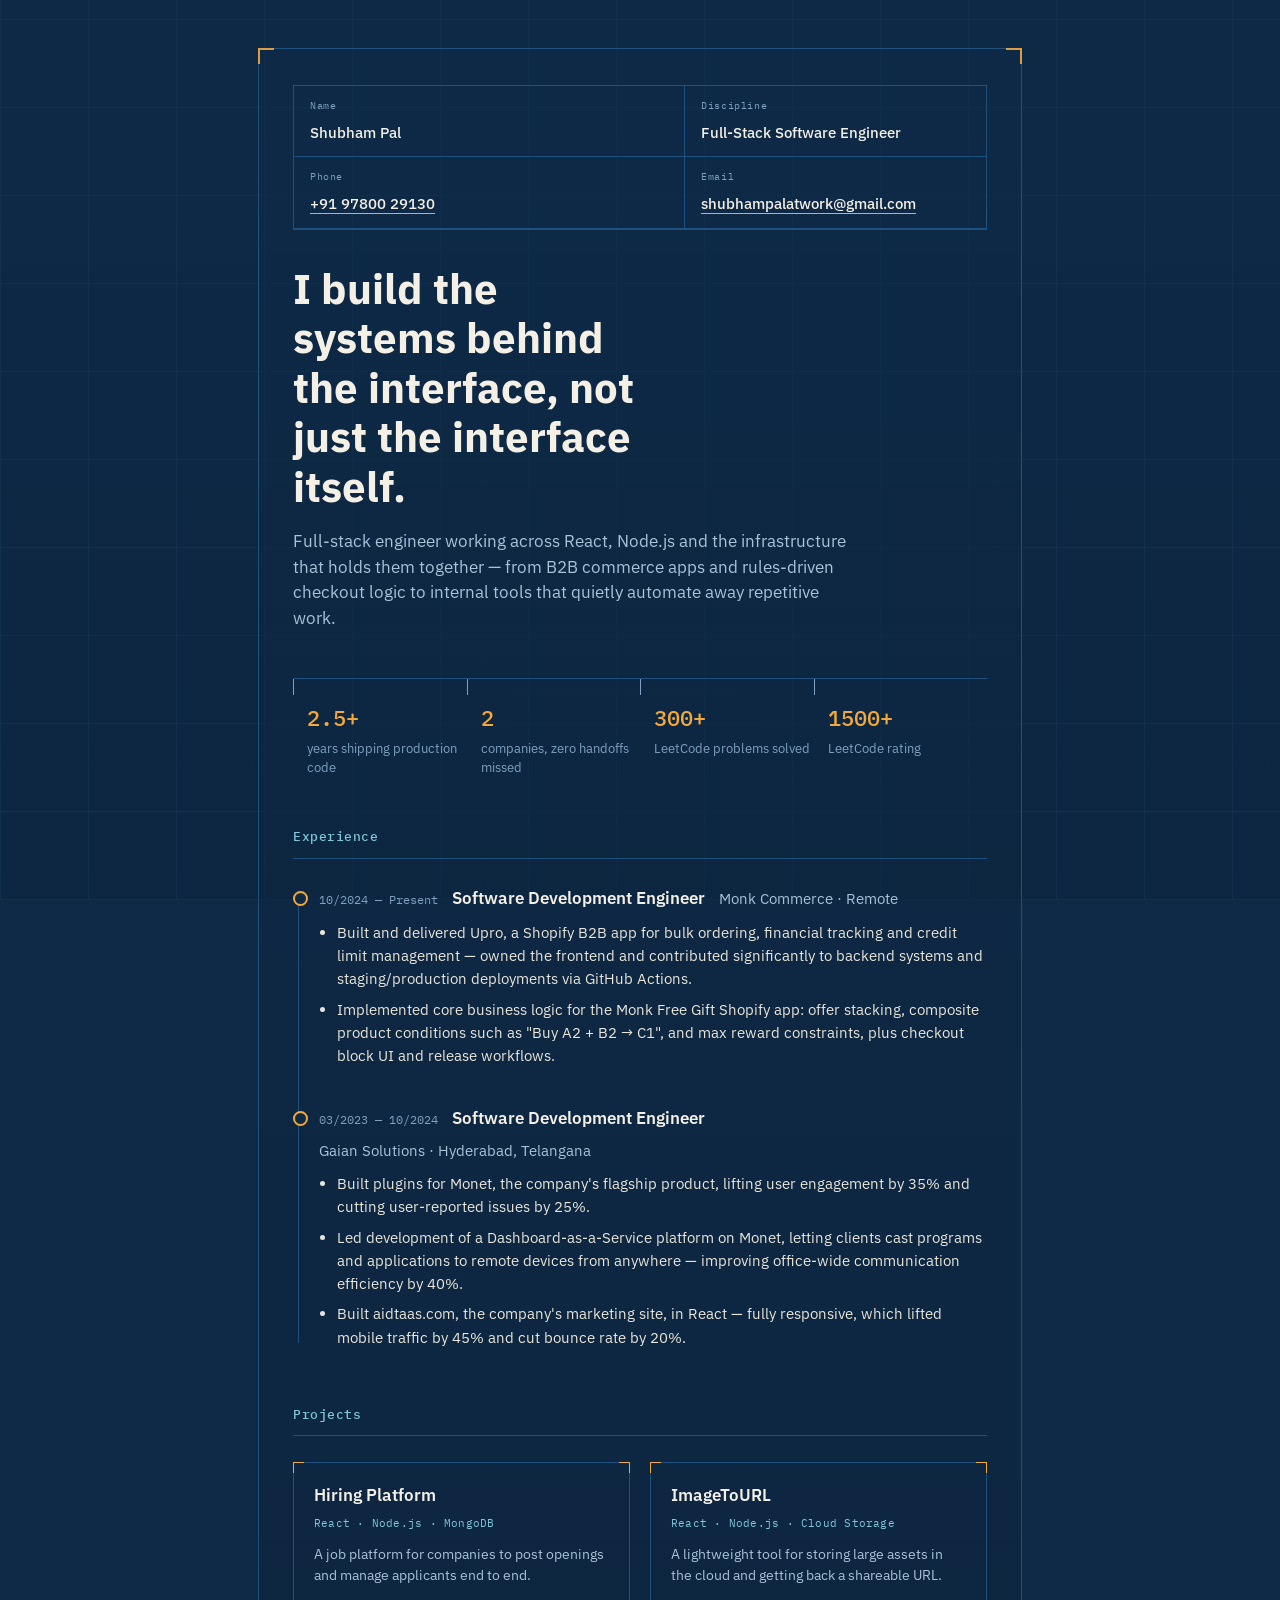
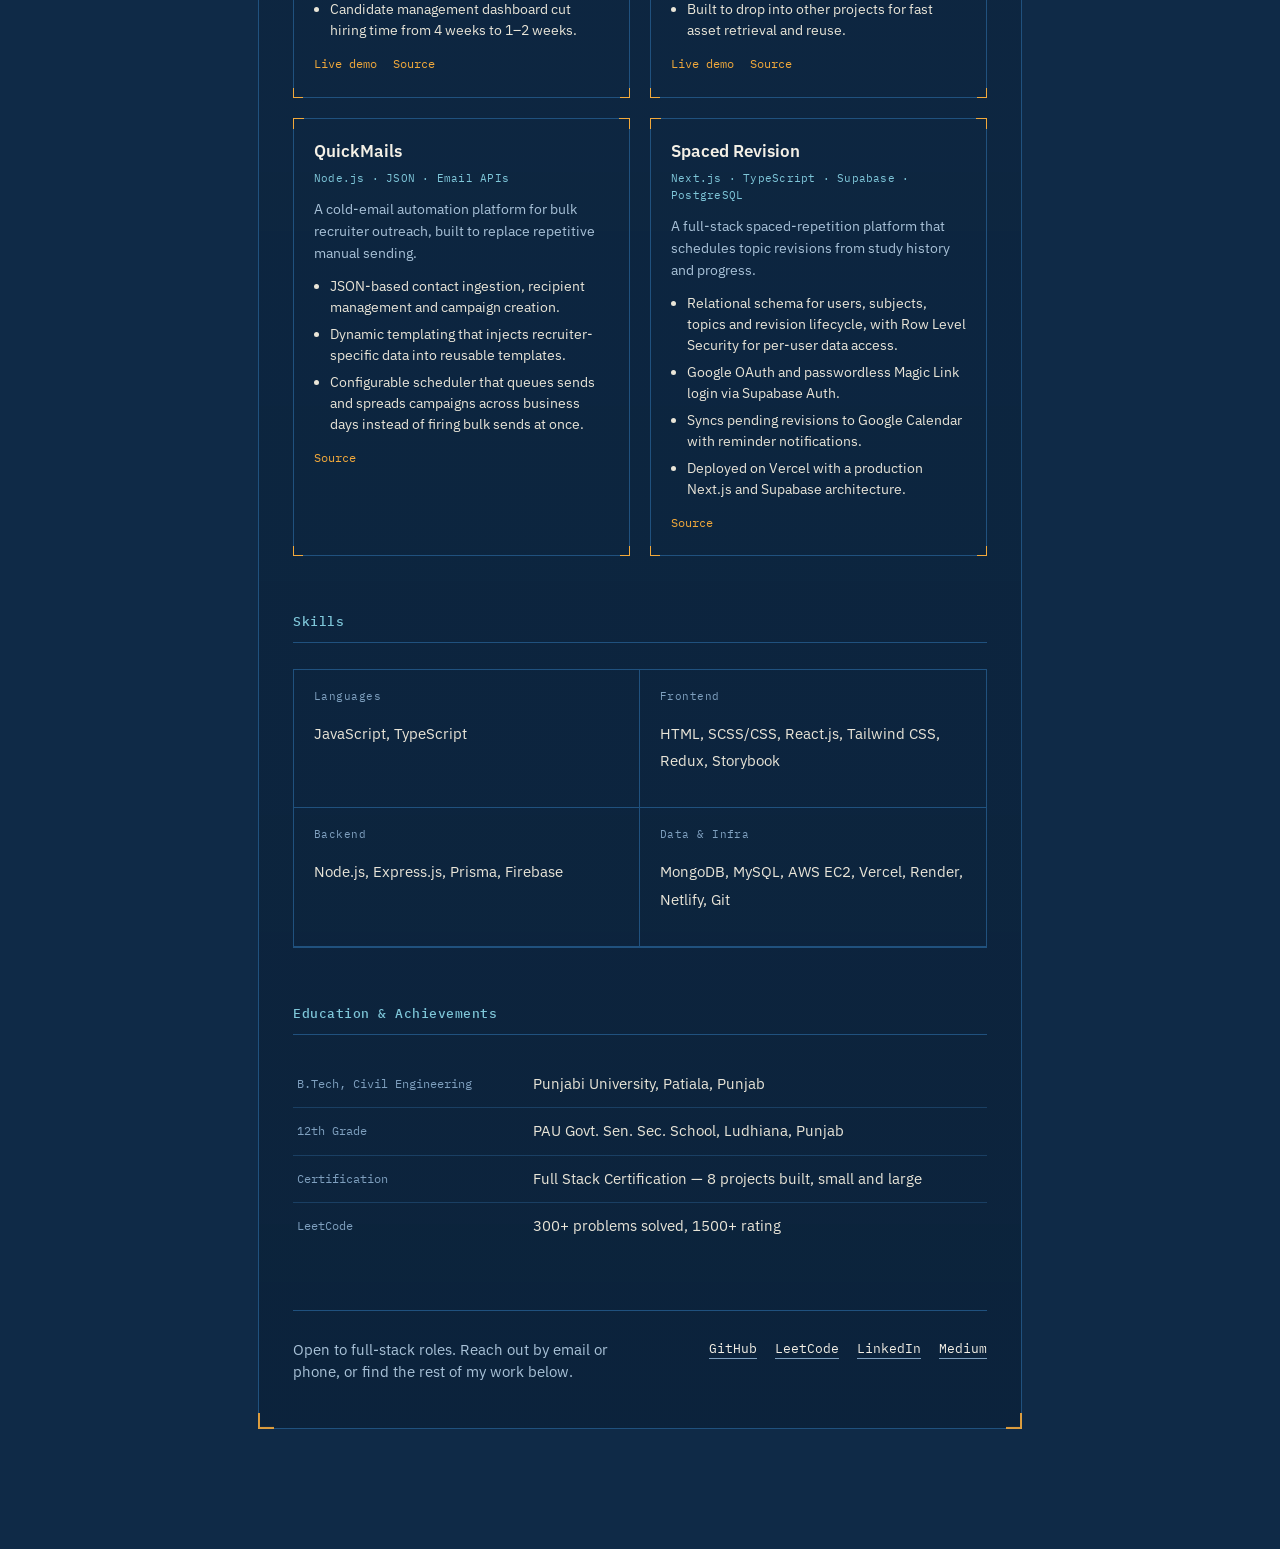
==== index.html @ da4201d1 "Create index.html" ====
<!DOCTYPE html>
<html lang="en">
<head>
<meta charset="UTF-8">
<meta name="viewport" content="width=device-width, initial-scale=1.0">
<title>Shubham Pal — Full-Stack Engineer</title>
<meta name="description" content="Shubham Pal, full-stack software engineer. Experience, projects, and skills.">
<link rel="preconnect" href="https://fonts.googleapis.com">
<link rel="preconnect" href="https://fonts.gstatic.com" crossorigin>
<link href="https://fonts.googleapis.com/css2?family=IBM+Plex+Mono:wght@400;500;600&family=IBM+Plex+Sans:wght@400;500;600;700&display=swap" rel="stylesheet">
<style>
  :root{
    --bg:#0f2a47;
    --bg-deep:#0b2138;
    --line:#20517e;
    --line-soft:#1a3f63;
    --paper:#f4f0e6;
    --ink:#e9e5d8;
    --ink-dim:#a9c2d8;
    --muted:#7fa0bf;
    --amber:#f2a93b;
    --cyan:#7fc7d9;
    --radius:2px;
    --mono:'IBM Plex Mono', ui-monospace, monospace;
    --sans:'IBM Plex Sans', system-ui, sans-serif;
  }

  *{box-sizing:border-box;}
  html{scroll-behavior:smooth;}
  body{
    margin:0;
    background:var(--bg);
    color:var(--ink);
    font-family:var(--sans);
    line-height:1.55;
    -webkit-font-smoothing:antialiased;
  }
  @media (prefers-reduced-motion:reduce){
    html{scroll-behavior:auto;}
    *{animation-duration:0.001ms !important; transition-duration:0.001ms !important;}
  }

  .grid-bg{
    position:fixed; inset:0; z-index:0; pointer-events:none;
    background-image:
      repeating-linear-gradient(0deg, var(--line-soft) 0 1px, transparent 1px 88px),
      repeating-linear-gradient(90deg, var(--line-soft) 0 1px, transparent 1px 88px);
    opacity:0.35;
    background-color:var(--bg-deep);
    background-image:
      repeating-linear-gradient(0deg, var(--line-soft) 0 1px, transparent 1px 88px),
      repeating-linear-gradient(90deg, var(--line-soft) 0 1px, transparent 1px 88px),
      linear-gradient(180deg, var(--bg) 0%, var(--bg-deep) 100%);
  }

  .sheet{
    position:relative; z-index:1;
    max-width:820px;
    margin:48px auto 120px;
    padding:0 28px;
  }

  .frame{
    position:relative;
    border:1px solid var(--line);
    padding:36px 34px 44px;
    background:linear-gradient(180deg, rgba(15,42,71,0.55), rgba(11,33,56,0.75));
  }
  .corner{position:absolute; width:16px; height:16px; opacity:0.9;}
  .corner::before,.corner::after{content:"";position:absolute;background:var(--amber);}
  .corner-tl{top:-1px; left:-1px;}
  .corner-tr{top:-1px; right:-1px; transform:scaleX(-1);}
  .corner-bl{bottom:-1px; left:-1px; transform:scaleY(-1);}
  .corner-br{bottom:-1px; right:-1px; transform:scale(-1,-1);}
  .corner::before{width:16px; height:2px; top:0; left:0;}
  .corner::after{width:2px; height:16px; top:0; left:0;}
  .corner{
    stroke-dasharray: 32;
    animation: draw-corner 900ms ease-out forwards;
  }
  @keyframes draw-corner{ from{opacity:0;} to{opacity:0.9;} }

  /* Title block */
  .titleblock{
    display:grid;
    grid-template-columns:1.3fr 1fr;
    gap:0;
    border:1px solid var(--line);
    margin-bottom:34px;
  }
  .tb-cell{
    padding:12px 16px;
    border-right:1px solid var(--line);
    border-bottom:1px solid var(--line);
  }
  .titleblock .tb-cell:nth-child(2n){border-right:none;}
  .tb-label{
    display:block; font-family:var(--mono); font-size:10px;
    letter-spacing:0.06em; color:var(--muted); margin-bottom:6px;
  }
  .tb-value{font-size:15px; color:var(--paper); font-weight:500;}
  .tb-value a{color:var(--paper); text-decoration:none; border-bottom:1px solid var(--amber);}
  .tb-value a:hover{color:var(--amber);}

  .hero{margin:8px 0 46px;}
  .hero h1{
    font-family:var(--sans);
    font-weight:700;
    font-size:clamp(28px, 4.6vw, 42px);
    line-height:1.18;
    color:var(--paper);
    margin:0 0 18px;
    max-width:15ch;
  }
  .hero p{
    font-size:16.5px; color:var(--ink-dim); max-width:56ch; margin:0;
  }

  /* dimension stat strip */
  .dim-strip{
    position:relative;
    display:flex;
    justify-content:space-between;
    margin:46px 0 50px;
    padding-top:22px;
    border-top:1px solid var(--line);
  }
  .dim-strip::before{
    content:"";
    position:absolute; top:-1px; left:0; right:0; height:1px;
  }
  .dim-tick{position:relative; padding-left:14px; flex:1;}
  .dim-tick::before{
    content:""; position:absolute; left:0; top:-22px; width:1px; height:16px;
    background:var(--muted);
  }
  .dim-num{
    display:block; font-family:var(--mono); font-size:22px; color:var(--amber); font-weight:500;
  }
  .dim-label{
    display:block; font-size:12.5px; color:var(--muted); margin-top:4px;
  }

  h2.section-title{
    font-family:var(--mono);
    font-size:13px;
    letter-spacing:0.04em;
    color:var(--cyan);
    font-weight:500;
    margin:0 0 26px;
    padding-bottom:10px;
    border-bottom:1px solid var(--line);
  }
  section{margin-bottom:56px;}

  /* experience — build log */
  .log{position:relative; padding-left:26px;}
  .log::before{
    content:""; position:absolute; left:5px; top:6px; bottom:6px; width:1px;
    background:var(--line);
  }
  .log-entry{position:relative; margin-bottom:38px;}
  .log-entry:last-child{margin-bottom:0;}
  .log-entry::before{
    content:""; position:absolute; left:-26px; top:6px; width:11px; height:11px;
    background:var(--bg); border:2px solid var(--amber); border-radius:50%;
  }
  .log-meta{
    display:flex; flex-wrap:wrap; gap:8px 14px; align-items:baseline; margin-bottom:6px;
  }
  .log-date{font-family:var(--mono); font-size:12px; color:var(--muted);}
  .log-role{font-size:17px; color:var(--paper); font-weight:600;}
  .log-org{font-size:14.5px; color:var(--ink-dim);}
  .log ul{margin:10px 0 0; padding-left:18px;}
  .log li{margin-bottom:7px; font-size:15px; color:var(--ink);}

  /* projects — spec sheets */
  .spec-grid{display:grid; grid-template-columns:1fr 1fr; gap:20px;}
  .spec{
    position:relative;
    border:1px solid var(--line);
    padding:20px 20px 22px;
  }
  .spec::before,.spec::after,
  .spec .sc-b,.spec .sc-c{
    content:""; position:absolute; width:10px; height:10px;
  }
  .spec::before{top:-1px; left:-1px; border-top:1px solid var(--amber); border-left:1px solid var(--amber);}
  .spec::after{top:-1px; right:-1px; border-top:1px solid var(--amber); border-right:1px solid var(--amber);}
  .spec .sc-b{bottom:-1px; left:-1px; border-bottom:1px solid var(--amber); border-left:1px solid var(--amber);}
  .spec .sc-c{bottom:-1px; right:-1px; border-bottom:1px solid var(--amber); border-right:1px solid var(--amber);}
  .spec-name{font-size:16.5px; color:var(--paper); font-weight:600; margin:0 0 6px;}
  .spec-stack{
    font-family:var(--mono); font-size:11px; color:var(--cyan); margin:0 0 12px;
    letter-spacing:0.02em;
  }
  .spec p.spec-desc{font-size:14px; color:var(--ink-dim); margin:0 0 12px;}
  .spec ul{margin:0 0 14px; padding-left:16px;}
  .spec li{font-size:13.5px; color:var(--ink); margin-bottom:6px;}
  .spec-links{display:flex; gap:16px; font-family:var(--mono); font-size:12px;}
  .spec-links a{color:var(--amber); text-decoration:none; border-bottom:1px solid transparent;}
  .spec-links a:hover{border-bottom-color:var(--amber);}

  /* skills — schematic legend */
  .legend{
    display:grid;
    grid-template-columns:repeat(2, 1fr);
    border:1px solid var(--line);
  }
  .legend-cell{
    padding:18px 20px;
    border-right:1px solid var(--line);
    border-bottom:1px solid var(--line);
  }
  .legend-cell:nth-child(2n){border-right:none;}
  .legend-title{
    font-family:var(--mono); font-size:11px; color:var(--muted);
    letter-spacing:0.04em; margin:0 0 10px;
  }
  .legend-items{font-size:14.5px; color:var(--ink); line-height:1.9;}

  /* education */
  .edu-table{width:100%; border-collapse:collapse; font-size:14.5px;}
  .edu-table tr{border-bottom:1px solid var(--line-soft);}
  .edu-table tr:last-child{border-bottom:none;}
  .edu-table td{padding:12px 4px; color:var(--ink);}
  .edu-table td:first-child{color:var(--muted); font-family:var(--mono); font-size:12px; width:34%;}

  footer{
    margin-top:60px; padding-top:28px; border-top:1px solid var(--line);
    display:flex; flex-wrap:wrap; justify-content:space-between; gap:18px;
  }
  footer p{margin:0; font-size:14.5px; color:var(--ink-dim); max-width:40ch;}
  .foot-links{display:flex; gap:18px; flex-wrap:wrap; align-content:flex-start;}
  .foot-links a{
    font-family:var(--mono); font-size:12.5px; color:var(--paper);
    text-decoration:none; border-bottom:1px solid var(--muted);
  }
  .foot-links a:hover{color:var(--amber); border-bottom-color:var(--amber);}

  @media (max-width:640px){
    .sheet{margin:24px auto 80px; padding:0 14px;}
    .frame{padding:26px 18px 32px;}
    .titleblock{grid-template-columns:1fr;}
    .titleblock .tb-cell{border-right:none;}
    .dim-strip{flex-wrap:wrap; row-gap:24px;}
    .dim-tick{flex:0 0 45%;}
    .spec-grid{grid-template-columns:1fr;}
    .legend{grid-template-columns:1fr;}
    .legend-cell{border-right:none;}
  }
</style>
</head>
<body>
<div class="grid-bg" aria-hidden="true"></div>

<div class="sheet">
  <div class="frame">
    <span class="corner corner-tl"></span>
    <span class="corner corner-tr"></span>
    <span class="corner corner-bl"></span>
    <span class="corner corner-br"></span>

    <div class="titleblock">
      <div class="tb-cell">
        <span class="tb-label">Name</span>
        <span class="tb-value">Shubham Pal</span>
      </div>
      <div class="tb-cell">
        <span class="tb-label">Discipline</span>
        <span class="tb-value">Full-Stack Software Engineer</span>
      </div>
      <div class="tb-cell">
        <span class="tb-label">Phone</span>
        <span class="tb-value"><a href="tel:+919780029130">+91 97800 29130</a></span>
      </div>
      <div class="tb-cell">
        <span class="tb-label">Email</span>
        <span class="tb-value"><a href="mailto:shubhampalatwork@gmail.com">shubhampalatwork@gmail.com</a></span>
      </div>
    </div>

    <div class="hero">
      <h1>I build the systems behind the interface, not just the interface itself.</h1>
      <p>Full-stack engineer working across React, Node.js and the infrastructure that
      holds them together — from B2B commerce apps and rules-driven checkout logic
      to internal tools that quietly automate away repetitive work.</p>
    </div>

    <div class="dim-strip">
      <div class="dim-tick"><span class="dim-num">2.5+</span><span class="dim-label">years shipping production code</span></div>
      <div class="dim-tick"><span class="dim-num">2</span><span class="dim-label">companies, zero handoffs missed</span></div>
      <div class="dim-tick"><span class="dim-num">300+</span><span class="dim-label">LeetCode problems solved</span></div>
      <div class="dim-tick"><span class="dim-num">1500+</span><span class="dim-label">LeetCode rating</span></div>
    </div>

    <section id="experience">
      <h2 class="section-title">Experience</h2>
      <div class="log">

        <div class="log-entry">
          <div class="log-meta">
            <span class="log-date">10/2024 — Present</span>
            <span class="log-role">Software Development Engineer</span>
            <span class="log-org">Monk Commerce · Remote</span>
          </div>
          <ul>
            <li>Built and delivered Upro, a Shopify B2B app for bulk ordering, financial
            tracking and credit limit management — owned the frontend and contributed
            significantly to backend systems and staging/production deployments via
            GitHub Actions.</li>
            <li>Implemented core business logic for the Monk Free Gift Shopify app:
            offer stacking, composite product conditions such as "Buy A2 + B2 → C1",
            and max reward constraints, plus checkout block UI and release workflows.</li>
          </ul>
        </div>

        <div class="log-entry">
          <div class="log-meta">
            <span class="log-date">03/2023 — 10/2024</span>
            <span class="log-role">Software Development Engineer</span>
            <span class="log-org">Gaian Solutions · Hyderabad, Telangana</span>
          </div>
          <ul>
            <li>Built plugins for Monet, the company's flagship product, lifting user
            engagement by 35% and cutting user-reported issues by 25%.</li>
            <li>Led development of a Dashboard-as-a-Service platform on Monet, letting
            clients cast programs and applications to remote devices from anywhere —
            improving office-wide communication efficiency by 40%.</li>
            <li>Built aidtaas.com, the company's marketing site, in React — fully
            responsive, which lifted mobile traffic by 45% and cut bounce rate by 20%.</li>
          </ul>
        </div>

      </div>
    </section>

    <section id="projects">
      <h2 class="section-title">Projects</h2>
      <div class="spec-grid">

        <div class="spec">
          <span class="sc-b"></span><span class="sc-c"></span>
          <p class="spec-name">Hiring Platform</p>
          <p class="spec-stack">React · Node.js · MongoDB</p>
          <p class="spec-desc">A job platform for companies to post openings and manage
          applicants end to end.</p>
          <ul>
            <li>Candidate management dashboard cut hiring time from 4 weeks to 1–2 weeks.</li>
          </ul>
          <div class="spec-links">
            <a href="#">Live demo</a>
            <a href="#">Source</a>
          </div>
        </div>

        <div class="spec">
          <span class="sc-b"></span><span class="sc-c"></span>
          <p class="spec-name">ImageToURL</p>
          <p class="spec-stack">React · Node.js · Cloud Storage</p>
          <p class="spec-desc">A lightweight tool for storing large assets in the cloud
          and getting back a shareable URL.</p>
          <ul>
            <li>Built to drop into other projects for fast asset retrieval and reuse.</li>
          </ul>
          <div class="spec-links">
            <a href="#">Live demo</a>
            <a href="#">Source</a>
          </div>
        </div>

        <div class="spec">
          <span class="sc-b"></span><span class="sc-c"></span>
          <p class="spec-name">QuickMails</p>
          <p class="spec-stack">Node.js · JSON · Email APIs</p>
          <p class="spec-desc">A cold-email automation platform for bulk recruiter
          outreach, built to replace repetitive manual sending.</p>
          <ul>
            <li>JSON-based contact ingestion, recipient management and campaign creation.</li>
            <li>Dynamic templating that injects recruiter-specific data into reusable templates.</li>
            <li>Configurable scheduler that queues sends and spreads campaigns across
            business days instead of firing bulk sends at once.</li>
          </ul>
          <div class="spec-links">
            <a href="https://github.com/beincharacter/quickmails">Source</a>
          </div>
        </div>

        <div class="spec">
          <span class="sc-b"></span><span class="sc-c"></span>
          <p class="spec-name">Spaced Revision</p>
          <p class="spec-stack">Next.js · TypeScript · Supabase · PostgreSQL</p>
          <p class="spec-desc">A full-stack spaced-repetition platform that schedules
          topic revisions from study history and progress.</p>
          <ul>
            <li>Relational schema for users, subjects, topics and revision lifecycle,
            with Row Level Security for per-user data access.</li>
            <li>Google OAuth and passwordless Magic Link login via Supabase Auth.</li>
            <li>Syncs pending revisions to Google Calendar with reminder notifications.</li>
            <li>Deployed on Vercel with a production Next.js and Supabase architecture.</li>
          </ul>
          <div class="spec-links">
            <a href="https://github.com/beincharacter/spaced-revision">Source</a>
          </div>
        </div>

      </div>
    </section>

    <section id="skills">
      <h2 class="section-title">Skills</h2>
      <div class="legend">
        <div class="legend-cell">
          <p class="legend-title">Languages</p>
          <p class="legend-items">JavaScript, TypeScript</p>
        </div>
        <div class="legend-cell">
          <p class="legend-title">Frontend</p>
          <p class="legend-items">HTML, SCSS/CSS, React.js, Tailwind CSS, Redux, Storybook</p>
        </div>
        <div class="legend-cell">
          <p class="legend-title">Backend</p>
          <p class="legend-items">Node.js, Express.js, Prisma, Firebase</p>
        </div>
        <div class="legend-cell">
          <p class="legend-title">Data &amp; Infra</p>
          <p class="legend-items">MongoDB, MySQL, AWS EC2, Vercel, Render, Netlify, Git</p>
        </div>
      </div>
    </section>

    <section id="education">
      <h2 class="section-title">Education &amp; Achievements</h2>
      <table class="edu-table">
        <tr><td>B.Tech, Civil Engineering</td><td>Punjabi University, Patiala, Punjab</td></tr>
        <tr><td>12th Grade</td><td>PAU Govt. Sen. Sec. School, Ludhiana, Punjab</td></tr>
        <tr><td>Certification</td><td>Full Stack Certification — 8 projects built, small and large</td></tr>
        <tr><td>LeetCode</td><td>300+ problems solved, 1500+ rating</td></tr>
      </table>
    </section>

    <footer>
      <p>Open to full-stack roles. Reach out by email or phone, or find the rest of
      my work below.</p>
      <div class="foot-links">
        <a href="https://github.com/beincharacter">GitHub</a>
        <a href="https://leetcode.com/beincharacter">LeetCode</a>
        <a href="https://linkedin.com/in/beincharacter">LinkedIn</a>
        <a href="https://medium.com/@beincharacter">Medium</a>
      </div>
    </footer>

  </div>
</div>

</body>
</html>
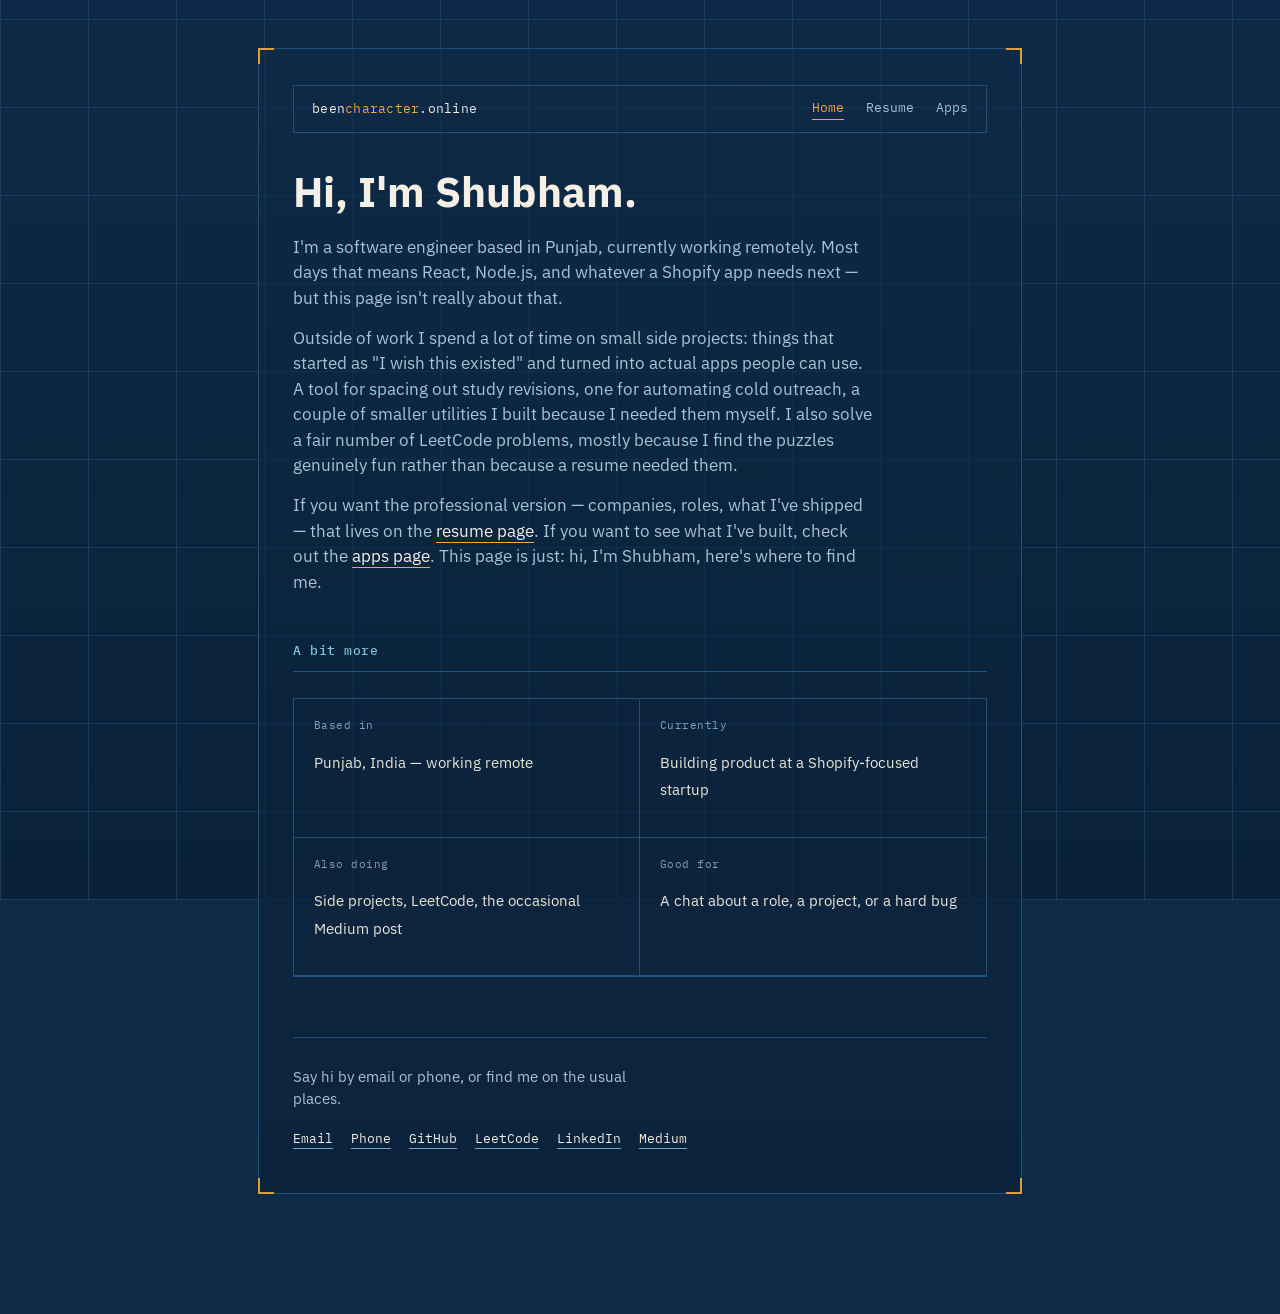
==== commit 33f224b6: "Add files via upload" ====
--- a/index.html
+++ b/index.html
@@ -3,253 +3,12 @@
 <head>
 <meta charset="UTF-8">
 <meta name="viewport" content="width=device-width, initial-scale=1.0">
-<title>Shubham Pal — Full-Stack Engineer</title>
-<meta name="description" content="Shubham Pal, full-stack software engineer. Experience, projects, and skills.">
+<title>Shubham Pal</title>
+<meta name="description" content="Shubham Pal — software engineer, builder of small useful things.">
 <link rel="preconnect" href="https://fonts.googleapis.com">
 <link rel="preconnect" href="https://fonts.gstatic.com" crossorigin>
 <link href="https://fonts.googleapis.com/css2?family=IBM+Plex+Mono:wght@400;500;600&family=IBM+Plex+Sans:wght@400;500;600;700&display=swap" rel="stylesheet">
-<style>
-  :root{
-    --bg:#0f2a47;
-    --bg-deep:#0b2138;
-    --line:#20517e;
-    --line-soft:#1a3f63;
-    --paper:#f4f0e6;
-    --ink:#e9e5d8;
-    --ink-dim:#a9c2d8;
-    --muted:#7fa0bf;
-    --amber:#f2a93b;
-    --cyan:#7fc7d9;
-    --radius:2px;
-    --mono:'IBM Plex Mono', ui-monospace, monospace;
-    --sans:'IBM Plex Sans', system-ui, sans-serif;
-  }
-
-  *{box-sizing:border-box;}
-  html{scroll-behavior:smooth;}
-  body{
-    margin:0;
-    background:var(--bg);
-    color:var(--ink);
-    font-family:var(--sans);
-    line-height:1.55;
-    -webkit-font-smoothing:antialiased;
-  }
-  @media (prefers-reduced-motion:reduce){
-    html{scroll-behavior:auto;}
-    *{animation-duration:0.001ms !important; transition-duration:0.001ms !important;}
-  }
-
-  .grid-bg{
-    position:fixed; inset:0; z-index:0; pointer-events:none;
-    background-image:
-      repeating-linear-gradient(0deg, var(--line-soft) 0 1px, transparent 1px 88px),
-      repeating-linear-gradient(90deg, var(--line-soft) 0 1px, transparent 1px 88px);
-    opacity:0.35;
-    background-color:var(--bg-deep);
-    background-image:
-      repeating-linear-gradient(0deg, var(--line-soft) 0 1px, transparent 1px 88px),
-      repeating-linear-gradient(90deg, var(--line-soft) 0 1px, transparent 1px 88px),
-      linear-gradient(180deg, var(--bg) 0%, var(--bg-deep) 100%);
-  }
-
-  .sheet{
-    position:relative; z-index:1;
-    max-width:820px;
-    margin:48px auto 120px;
-    padding:0 28px;
-  }
-
-  .frame{
-    position:relative;
-    border:1px solid var(--line);
-    padding:36px 34px 44px;
-    background:linear-gradient(180deg, rgba(15,42,71,0.55), rgba(11,33,56,0.75));
-  }
-  .corner{position:absolute; width:16px; height:16px; opacity:0.9;}
-  .corner::before,.corner::after{content:"";position:absolute;background:var(--amber);}
-  .corner-tl{top:-1px; left:-1px;}
-  .corner-tr{top:-1px; right:-1px; transform:scaleX(-1);}
-  .corner-bl{bottom:-1px; left:-1px; transform:scaleY(-1);}
-  .corner-br{bottom:-1px; right:-1px; transform:scale(-1,-1);}
-  .corner::before{width:16px; height:2px; top:0; left:0;}
-  .corner::after{width:2px; height:16px; top:0; left:0;}
-  .corner{
-    stroke-dasharray: 32;
-    animation: draw-corner 900ms ease-out forwards;
-  }
-  @keyframes draw-corner{ from{opacity:0;} to{opacity:0.9;} }
-
-  /* Title block */
-  .titleblock{
-    display:grid;
-    grid-template-columns:1.3fr 1fr;
-    gap:0;
-    border:1px solid var(--line);
-    margin-bottom:34px;
-  }
-  .tb-cell{
-    padding:12px 16px;
-    border-right:1px solid var(--line);
-    border-bottom:1px solid var(--line);
-  }
-  .titleblock .tb-cell:nth-child(2n){border-right:none;}
-  .tb-label{
-    display:block; font-family:var(--mono); font-size:10px;
-    letter-spacing:0.06em; color:var(--muted); margin-bottom:6px;
-  }
-  .tb-value{font-size:15px; color:var(--paper); font-weight:500;}
-  .tb-value a{color:var(--paper); text-decoration:none; border-bottom:1px solid var(--amber);}
-  .tb-value a:hover{color:var(--amber);}
-
-  .hero{margin:8px 0 46px;}
-  .hero h1{
-    font-family:var(--sans);
-    font-weight:700;
-    font-size:clamp(28px, 4.6vw, 42px);
-    line-height:1.18;
-    color:var(--paper);
-    margin:0 0 18px;
-    max-width:15ch;
-  }
-  .hero p{
-    font-size:16.5px; color:var(--ink-dim); max-width:56ch; margin:0;
-  }
-
-  /* dimension stat strip */
-  .dim-strip{
-    position:relative;
-    display:flex;
-    justify-content:space-between;
-    margin:46px 0 50px;
-    padding-top:22px;
-    border-top:1px solid var(--line);
-  }
-  .dim-strip::before{
-    content:"";
-    position:absolute; top:-1px; left:0; right:0; height:1px;
-  }
-  .dim-tick{position:relative; padding-left:14px; flex:1;}
-  .dim-tick::before{
-    content:""; position:absolute; left:0; top:-22px; width:1px; height:16px;
-    background:var(--muted);
-  }
-  .dim-num{
-    display:block; font-family:var(--mono); font-size:22px; color:var(--amber); font-weight:500;
-  }
-  .dim-label{
-    display:block; font-size:12.5px; color:var(--muted); margin-top:4px;
-  }
-
-  h2.section-title{
-    font-family:var(--mono);
-    font-size:13px;
-    letter-spacing:0.04em;
-    color:var(--cyan);
-    font-weight:500;
-    margin:0 0 26px;
-    padding-bottom:10px;
-    border-bottom:1px solid var(--line);
-  }
-  section{margin-bottom:56px;}
-
-  /* experience — build log */
-  .log{position:relative; padding-left:26px;}
-  .log::before{
-    content:""; position:absolute; left:5px; top:6px; bottom:6px; width:1px;
-    background:var(--line);
-  }
-  .log-entry{position:relative; margin-bottom:38px;}
-  .log-entry:last-child{margin-bottom:0;}
-  .log-entry::before{
-    content:""; position:absolute; left:-26px; top:6px; width:11px; height:11px;
-    background:var(--bg); border:2px solid var(--amber); border-radius:50%;
-  }
-  .log-meta{
-    display:flex; flex-wrap:wrap; gap:8px 14px; align-items:baseline; margin-bottom:6px;
-  }
-  .log-date{font-family:var(--mono); font-size:12px; color:var(--muted);}
-  .log-role{font-size:17px; color:var(--paper); font-weight:600;}
-  .log-org{font-size:14.5px; color:var(--ink-dim);}
-  .log ul{margin:10px 0 0; padding-left:18px;}
-  .log li{margin-bottom:7px; font-size:15px; color:var(--ink);}
-
-  /* projects — spec sheets */
-  .spec-grid{display:grid; grid-template-columns:1fr 1fr; gap:20px;}
-  .spec{
-    position:relative;
-    border:1px solid var(--line);
-    padding:20px 20px 22px;
-  }
-  .spec::before,.spec::after,
-  .spec .sc-b,.spec .sc-c{
-    content:""; position:absolute; width:10px; height:10px;
-  }
-  .spec::before{top:-1px; left:-1px; border-top:1px solid var(--amber); border-left:1px solid var(--amber);}
-  .spec::after{top:-1px; right:-1px; border-top:1px solid var(--amber); border-right:1px solid var(--amber);}
-  .spec .sc-b{bottom:-1px; left:-1px; border-bottom:1px solid var(--amber); border-left:1px solid var(--amber);}
-  .spec .sc-c{bottom:-1px; right:-1px; border-bottom:1px solid var(--amber); border-right:1px solid var(--amber);}
-  .spec-name{font-size:16.5px; color:var(--paper); font-weight:600; margin:0 0 6px;}
-  .spec-stack{
-    font-family:var(--mono); font-size:11px; color:var(--cyan); margin:0 0 12px;
-    letter-spacing:0.02em;
-  }
-  .spec p.spec-desc{font-size:14px; color:var(--ink-dim); margin:0 0 12px;}
-  .spec ul{margin:0 0 14px; padding-left:16px;}
-  .spec li{font-size:13.5px; color:var(--ink); margin-bottom:6px;}
-  .spec-links{display:flex; gap:16px; font-family:var(--mono); font-size:12px;}
-  .spec-links a{color:var(--amber); text-decoration:none; border-bottom:1px solid transparent;}
-  .spec-links a:hover{border-bottom-color:var(--amber);}
-
-  /* skills — schematic legend */
-  .legend{
-    display:grid;
-    grid-template-columns:repeat(2, 1fr);
-    border:1px solid var(--line);
-  }
-  .legend-cell{
-    padding:18px 20px;
-    border-right:1px solid var(--line);
-    border-bottom:1px solid var(--line);
-  }
-  .legend-cell:nth-child(2n){border-right:none;}
-  .legend-title{
-    font-family:var(--mono); font-size:11px; color:var(--muted);
-    letter-spacing:0.04em; margin:0 0 10px;
-  }
-  .legend-items{font-size:14.5px; color:var(--ink); line-height:1.9;}
-
-  /* education */
-  .edu-table{width:100%; border-collapse:collapse; font-size:14.5px;}
-  .edu-table tr{border-bottom:1px solid var(--line-soft);}
-  .edu-table tr:last-child{border-bottom:none;}
-  .edu-table td{padding:12px 4px; color:var(--ink);}
-  .edu-table td:first-child{color:var(--muted); font-family:var(--mono); font-size:12px; width:34%;}
-
-  footer{
-    margin-top:60px; padding-top:28px; border-top:1px solid var(--line);
-    display:flex; flex-wrap:wrap; justify-content:space-between; gap:18px;
-  }
-  footer p{margin:0; font-size:14.5px; color:var(--ink-dim); max-width:40ch;}
-  .foot-links{display:flex; gap:18px; flex-wrap:wrap; align-content:flex-start;}
-  .foot-links a{
-    font-family:var(--mono); font-size:12.5px; color:var(--paper);
-    text-decoration:none; border-bottom:1px solid var(--muted);
-  }
-  .foot-links a:hover{color:var(--amber); border-bottom-color:var(--amber);}
-
-  @media (max-width:640px){
-    .sheet{margin:24px auto 80px; padding:0 14px;}
-    .frame{padding:26px 18px 32px;}
-    .titleblock{grid-template-columns:1fr;}
-    .titleblock .tb-cell{border-right:none;}
-    .dim-strip{flex-wrap:wrap; row-gap:24px;}
-    .dim-tick{flex:0 0 45%;}
-    .spec-grid{grid-template-columns:1fr;}
-    .legend{grid-template-columns:1fr;}
-    .legend-cell{border-right:none;}
-  }
-</style>
+<link rel="stylesheet" href="styles.css">
 </head>
 <body>
 <div class="grid-bg" aria-hidden="true"></div>
@@ -261,188 +20,59 @@
     <span class="corner corner-bl"></span>
     <span class="corner corner-br"></span>
 
-    <div class="titleblock">
-      <div class="tb-cell">
-        <span class="tb-label">Name</span>
-        <span class="tb-value">Shubham Pal</span>
+    <nav class="sitenav">
+      <a class="brand" href="/">been<span>character</span>.online</a>
+      <div class="links">
+        <a class="current" href="/">Home</a>
+        <a href="/resume.html">Resume</a>
+        <a href="/apps.html">Apps</a>
       </div>
-      <div class="tb-cell">
-        <span class="tb-label">Discipline</span>
-        <span class="tb-value">Full-Stack Software Engineer</span>
-      </div>
-      <div class="tb-cell">
-        <span class="tb-label">Phone</span>
-        <span class="tb-value"><a href="tel:+919780029130">+91 97800 29130</a></span>
-      </div>
-      <div class="tb-cell">
-        <span class="tb-label">Email</span>
-        <span class="tb-value"><a href="mailto:shubhampalatwork@gmail.com">shubhampalatwork@gmail.com</a></span>
-      </div>
+    </nav>
+
+    <div class="hero">
+      <h1>Hi, I'm Shubham.</h1>
+      <p>I'm a software engineer based in Punjab, currently working remotely.
+      Most days that means React, Node.js, and whatever a Shopify app needs next —
+      but this page isn't really about that.</p>
+      <p>Outside of work I spend a lot of time on small side projects: things that
+      started as "I wish this existed" and turned into actual apps people can use.
+      A tool for spacing out study revisions, one for automating cold outreach,
+      a couple of smaller utilities I built because I needed them myself. I also
+      solve a fair number of LeetCode problems, mostly because I find the puzzles
+      genuinely fun rather than because a resume needed them.</p>
+      <p>If you want the professional version — companies, roles, what I've shipped —
+      that lives on the <a href="/resume.html" style="color:var(--paper); border-bottom:1px solid var(--amber); text-decoration:none;">resume page</a>.
+      If you want to see what I've built, check out the <a href="/apps.html" style="color:var(--paper); border-bottom:1px solid var(--amber); text-decoration:none;">apps page</a>.
+      This page is just: hi, I'm Shubham, here's where to find me.</p>
     </div>
 
-    <div class="hero">
-      <h1>I build the systems behind the interface, not just the interface itself.</h1>
-      <p>Full-stack engineer working across React, Node.js and the infrastructure that
-      holds them together — from B2B commerce apps and rules-driven checkout logic
-      to internal tools that quietly automate away repetitive work.</p>
-    </div>
-
-    <div class="dim-strip">
-      <div class="dim-tick"><span class="dim-num">2.5+</span><span class="dim-label">years shipping production code</span></div>
-      <div class="dim-tick"><span class="dim-num">2</span><span class="dim-label">companies, zero handoffs missed</span></div>
-      <div class="dim-tick"><span class="dim-num">300+</span><span class="dim-label">LeetCode problems solved</span></div>
-      <div class="dim-tick"><span class="dim-num">1500+</span><span class="dim-label">LeetCode rating</span></div>
-    </div>
-
-    <section id="experience">
-      <h2 class="section-title">Experience</h2>
-      <div class="log">
-
-        <div class="log-entry">
-          <div class="log-meta">
-            <span class="log-date">10/2024 — Present</span>
-            <span class="log-role">Software Development Engineer</span>
-            <span class="log-org">Monk Commerce · Remote</span>
-          </div>
-          <ul>
-            <li>Built and delivered Upro, a Shopify B2B app for bulk ordering, financial
-            tracking and credit limit management — owned the frontend and contributed
-            significantly to backend systems and staging/production deployments via
-            GitHub Actions.</li>
-            <li>Implemented core business logic for the Monk Free Gift Shopify app:
-            offer stacking, composite product conditions such as "Buy A2 + B2 → C1",
-            and max reward constraints, plus checkout block UI and release workflows.</li>
-          </ul>
-        </div>
-
-        <div class="log-entry">
-          <div class="log-meta">
-            <span class="log-date">03/2023 — 10/2024</span>
-            <span class="log-role">Software Development Engineer</span>
-            <span class="log-org">Gaian Solutions · Hyderabad, Telangana</span>
-          </div>
-          <ul>
-            <li>Built plugins for Monet, the company's flagship product, lifting user
-            engagement by 35% and cutting user-reported issues by 25%.</li>
-            <li>Led development of a Dashboard-as-a-Service platform on Monet, letting
-            clients cast programs and applications to remote devices from anywhere —
-            improving office-wide communication efficiency by 40%.</li>
-            <li>Built aidtaas.com, the company's marketing site, in React — fully
-            responsive, which lifted mobile traffic by 45% and cut bounce rate by 20%.</li>
-          </ul>
-        </div>
-
-      </div>
-    </section>
-
-    <section id="projects">
-      <h2 class="section-title">Projects</h2>
-      <div class="spec-grid">
-
-        <div class="spec">
-          <span class="sc-b"></span><span class="sc-c"></span>
-          <p class="spec-name">Hiring Platform</p>
-          <p class="spec-stack">React · Node.js · MongoDB</p>
-          <p class="spec-desc">A job platform for companies to post openings and manage
-          applicants end to end.</p>
-          <ul>
-            <li>Candidate management dashboard cut hiring time from 4 weeks to 1–2 weeks.</li>
-          </ul>
-          <div class="spec-links">
-            <a href="#">Live demo</a>
-            <a href="#">Source</a>
-          </div>
-        </div>
-
-        <div class="spec">
-          <span class="sc-b"></span><span class="sc-c"></span>
-          <p class="spec-name">ImageToURL</p>
-          <p class="spec-stack">React · Node.js · Cloud Storage</p>
-          <p class="spec-desc">A lightweight tool for storing large assets in the cloud
-          and getting back a shareable URL.</p>
-          <ul>
-            <li>Built to drop into other projects for fast asset retrieval and reuse.</li>
-          </ul>
-          <div class="spec-links">
-            <a href="#">Live demo</a>
-            <a href="#">Source</a>
-          </div>
-        </div>
-
-        <div class="spec">
-          <span class="sc-b"></span><span class="sc-c"></span>
-          <p class="spec-name">QuickMails</p>
-          <p class="spec-stack">Node.js · JSON · Email APIs</p>
-          <p class="spec-desc">A cold-email automation platform for bulk recruiter
-          outreach, built to replace repetitive manual sending.</p>
-          <ul>
-            <li>JSON-based contact ingestion, recipient management and campaign creation.</li>
-            <li>Dynamic templating that injects recruiter-specific data into reusable templates.</li>
-            <li>Configurable scheduler that queues sends and spreads campaigns across
-            business days instead of firing bulk sends at once.</li>
-          </ul>
-          <div class="spec-links">
-            <a href="https://github.com/beincharacter/quickmails">Source</a>
-          </div>
-        </div>
-
-        <div class="spec">
-          <span class="sc-b"></span><span class="sc-c"></span>
-          <p class="spec-name">Spaced Revision</p>
-          <p class="spec-stack">Next.js · TypeScript · Supabase · PostgreSQL</p>
-          <p class="spec-desc">A full-stack spaced-repetition platform that schedules
-          topic revisions from study history and progress.</p>
-          <ul>
-            <li>Relational schema for users, subjects, topics and revision lifecycle,
-            with Row Level Security for per-user data access.</li>
-            <li>Google OAuth and passwordless Magic Link login via Supabase Auth.</li>
-            <li>Syncs pending revisions to Google Calendar with reminder notifications.</li>
-            <li>Deployed on Vercel with a production Next.js and Supabase architecture.</li>
-          </ul>
-          <div class="spec-links">
-            <a href="https://github.com/beincharacter/spaced-revision">Source</a>
-          </div>
-        </div>
-
-      </div>
-    </section>
-
-    <section id="skills">
-      <h2 class="section-title">Skills</h2>
+    <section id="about">
+      <h2 class="section-title">A bit more</h2>
       <div class="legend">
         <div class="legend-cell">
-          <p class="legend-title">Languages</p>
-          <p class="legend-items">JavaScript, TypeScript</p>
+          <p class="legend-title">Based in</p>
+          <p class="legend-items">Punjab, India — working remote</p>
         </div>
         <div class="legend-cell">
-          <p class="legend-title">Frontend</p>
-          <p class="legend-items">HTML, SCSS/CSS, React.js, Tailwind CSS, Redux, Storybook</p>
+          <p class="legend-title">Currently</p>
+          <p class="legend-items">Building product at a Shopify-focused startup</p>
         </div>
         <div class="legend-cell">
-          <p class="legend-title">Backend</p>
-          <p class="legend-items">Node.js, Express.js, Prisma, Firebase</p>
+          <p class="legend-title">Also doing</p>
+          <p class="legend-items">Side projects, LeetCode, the occasional Medium post</p>
         </div>
         <div class="legend-cell">
-          <p class="legend-title">Data &amp; Infra</p>
-          <p class="legend-items">MongoDB, MySQL, AWS EC2, Vercel, Render, Netlify, Git</p>
+          <p class="legend-title">Good for</p>
+          <p class="legend-items">A chat about a role, a project, or a hard bug</p>
         </div>
       </div>
     </section>
 
-    <section id="education">
-      <h2 class="section-title">Education &amp; Achievements</h2>
-      <table class="edu-table">
-        <tr><td>B.Tech, Civil Engineering</td><td>Punjabi University, Patiala, Punjab</td></tr>
-        <tr><td>12th Grade</td><td>PAU Govt. Sen. Sec. School, Ludhiana, Punjab</td></tr>
-        <tr><td>Certification</td><td>Full Stack Certification — 8 projects built, small and large</td></tr>
-        <tr><td>LeetCode</td><td>300+ problems solved, 1500+ rating</td></tr>
-      </table>
-    </section>
-
     <footer>
-      <p>Open to full-stack roles. Reach out by email or phone, or find the rest of
-      my work below.</p>
+      <p>Say hi by email or phone, or find me on the usual places.</p>
       <div class="foot-links">
+        <a href="mailto:shubhampalatwork@gmail.com">Email</a>
+        <a href="tel:+919780029130">Phone</a>
         <a href="https://github.com/beincharacter">GitHub</a>
         <a href="https://leetcode.com/beincharacter">LeetCode</a>
         <a href="https://linkedin.com/in/beincharacter">LinkedIn</a>
--- a/styles.css
+++ b/styles.css
@@ -0,0 +1,209 @@
+:root{
+  --bg:#0f2a47;
+  --bg-deep:#0b2138;
+  --line:#20517e;
+  --line-soft:#1a3f63;
+  --paper:#f4f0e6;
+  --ink:#e9e5d8;
+  --ink-dim:#a9c2d8;
+  --muted:#7fa0bf;
+  --amber:#f2a93b;
+  --cyan:#7fc7d9;
+  --mono:'IBM Plex Mono', ui-monospace, monospace;
+  --sans:'IBM Plex Sans', system-ui, sans-serif;
+}
+
+*{box-sizing:border-box;}
+html{scroll-behavior:smooth;}
+body{
+  margin:0;
+  background:var(--bg);
+  color:var(--ink);
+  font-family:var(--sans);
+  line-height:1.55;
+  -webkit-font-smoothing:antialiased;
+}
+@media (prefers-reduced-motion:reduce){
+  html{scroll-behavior:auto;}
+  *{animation-duration:0.001ms !important; transition-duration:0.001ms !important;}
+}
+
+.grid-bg{
+  position:fixed; inset:0; z-index:0; pointer-events:none;
+  background-color:var(--bg-deep);
+  background-image:
+    repeating-linear-gradient(0deg, var(--line-soft) 0 1px, transparent 1px 88px),
+    repeating-linear-gradient(90deg, var(--line-soft) 0 1px, transparent 1px 88px),
+    linear-gradient(180deg, var(--bg) 0%, var(--bg-deep) 100%);
+  opacity:0.9;
+}
+
+.sheet{
+  position:relative; z-index:1;
+  max-width:820px;
+  margin:48px auto 120px;
+  padding:0 28px;
+}
+
+.frame{
+  position:relative;
+  border:1px solid var(--line);
+  padding:36px 34px 44px;
+  background:linear-gradient(180deg, rgba(15,42,71,0.55), rgba(11,33,56,0.75));
+}
+.corner{position:absolute; width:16px; height:16px; opacity:0.9;}
+.corner::before,.corner::after{content:"";position:absolute;background:var(--amber);}
+.corner-tl{top:-1px; left:-1px;}
+.corner-tr{top:-1px; right:-1px; transform:scaleX(-1);}
+.corner-bl{bottom:-1px; left:-1px; transform:scaleY(-1);}
+.corner-br{bottom:-1px; right:-1px; transform:scale(-1,-1);}
+.corner::before{width:16px; height:2px; top:0; left:0;}
+.corner::after{width:2px; height:16px; top:0; left:0;}
+
+/* top nav, styled as part of the title block */
+.sitenav{
+  display:flex; justify-content:space-between; align-items:center;
+  border:1px solid var(--line); margin-bottom:34px;
+  padding:12px 18px;
+}
+.sitenav .brand{
+  font-family:var(--mono); font-size:13px; color:var(--paper);
+  text-decoration:none; letter-spacing:0.02em;
+}
+.sitenav .brand span{color:var(--amber);}
+.sitenav .links{display:flex; gap:22px;}
+.sitenav .links a{
+  font-family:var(--mono); font-size:12.5px; color:var(--ink-dim);
+  text-decoration:none; padding-bottom:2px; border-bottom:1px solid transparent;
+}
+.sitenav .links a:hover{color:var(--paper); border-bottom-color:var(--muted);}
+.sitenav .links a.current{color:var(--amber); border-bottom-color:var(--amber);}
+
+.titleblock{
+  display:grid;
+  grid-template-columns:1.3fr 1fr;
+  gap:0;
+  border:1px solid var(--line);
+  margin-bottom:34px;
+}
+.tb-cell{
+  padding:12px 16px;
+  border-right:1px solid var(--line);
+  border-bottom:1px solid var(--line);
+}
+.titleblock .tb-cell:nth-child(2n){border-right:none;}
+.tb-label{
+  display:block; font-family:var(--mono); font-size:10px;
+  letter-spacing:0.06em; color:var(--muted); margin-bottom:6px;
+}
+.tb-value{font-size:15px; color:var(--paper); font-weight:500;}
+.tb-value a{color:var(--paper); text-decoration:none; border-bottom:1px solid var(--amber);}
+.tb-value a:hover{color:var(--amber);}
+
+.hero{margin:8px 0 46px;}
+.hero h1{
+  font-family:var(--sans); font-weight:700;
+  font-size:clamp(28px, 4.6vw, 42px); line-height:1.18;
+  color:var(--paper); margin:0 0 18px; max-width:17ch;
+}
+.hero p{font-size:16.5px; color:var(--ink-dim); max-width:58ch; margin:0 0 14px;}
+.hero p:last-child{margin-bottom:0;}
+
+.dim-strip{
+  position:relative; display:flex; justify-content:space-between;
+  margin:46px 0 50px; padding-top:22px; border-top:1px solid var(--line);
+}
+.dim-tick{position:relative; padding-left:14px; flex:1;}
+.dim-tick::before{
+  content:""; position:absolute; left:0; top:-22px; width:1px; height:16px;
+  background:var(--muted);
+}
+.dim-num{display:block; font-family:var(--mono); font-size:22px; color:var(--amber); font-weight:500;}
+.dim-label{display:block; font-size:12.5px; color:var(--muted); margin-top:4px;}
+
+h2.section-title{
+  font-family:var(--mono); font-size:13px; letter-spacing:0.04em;
+  color:var(--cyan); font-weight:500; margin:0 0 26px;
+  padding-bottom:10px; border-bottom:1px solid var(--line);
+}
+section{margin-bottom:56px;}
+
+/* experience — build log */
+.log{position:relative; padding-left:26px;}
+.log::before{
+  content:""; position:absolute; left:5px; top:6px; bottom:6px; width:1px;
+  background:var(--line);
+}
+.log-entry{position:relative; margin-bottom:38px;}
+.log-entry:last-child{margin-bottom:0;}
+.log-entry::before{
+  content:""; position:absolute; left:-26px; top:6px; width:11px; height:11px;
+  background:var(--bg); border:2px solid var(--amber); border-radius:50%;
+}
+.log-meta{display:flex; flex-wrap:wrap; gap:8px 14px; align-items:baseline; margin-bottom:6px;}
+.log-date{font-family:var(--mono); font-size:12px; color:var(--muted);}
+.log-role{font-size:17px; color:var(--paper); font-weight:600;}
+.log-org{font-size:14.5px; color:var(--ink-dim);}
+.log ul{margin:10px 0 0; padding-left:18px;}
+.log li{margin-bottom:7px; font-size:15px; color:var(--ink);}
+
+/* spec sheets — used for projects and apps */
+.spec-grid{display:grid; grid-template-columns:1fr 1fr; gap:20px;}
+.spec{position:relative; border:1px solid var(--line); padding:20px 20px 22px;}
+.spec::before,.spec::after,.spec .sc-b,.spec .sc-c{content:""; position:absolute; width:10px; height:10px;}
+.spec::before{top:-1px; left:-1px; border-top:1px solid var(--amber); border-left:1px solid var(--amber);}
+.spec::after{top:-1px; right:-1px; border-top:1px solid var(--amber); border-right:1px solid var(--amber);}
+.spec .sc-b{bottom:-1px; left:-1px; border-bottom:1px solid var(--amber); border-left:1px solid var(--amber);}
+.spec .sc-c{bottom:-1px; right:-1px; border-bottom:1px solid var(--amber); border-right:1px solid var(--amber);}
+.spec-name{font-size:16.5px; color:var(--paper); font-weight:600; margin:0 0 6px;}
+.spec-stack{font-family:var(--mono); font-size:11px; color:var(--cyan); margin:0 0 12px; letter-spacing:0.02em;}
+.spec p.spec-desc{font-size:14px; color:var(--ink-dim); margin:0 0 12px;}
+.spec ul{margin:0 0 14px; padding-left:16px;}
+.spec li{font-size:13.5px; color:var(--ink); margin-bottom:6px;}
+.spec-links{display:flex; gap:16px; font-family:var(--mono); font-size:12px;}
+.spec-links a{color:var(--amber); text-decoration:none; border-bottom:1px solid transparent;}
+.spec-links a:hover{border-bottom-color:var(--amber);}
+.spec-live{
+  display:inline-block; margin-left:8px; font-family:var(--mono); font-size:10px;
+  color:var(--cyan); border:1px solid var(--line); padding:2px 6px;
+}
+
+/* skills — schematic legend */
+.legend{display:grid; grid-template-columns:repeat(2, 1fr); border:1px solid var(--line);}
+.legend-cell{padding:18px 20px; border-right:1px solid var(--line); border-bottom:1px solid var(--line);}
+.legend-cell:nth-child(2n){border-right:none;}
+.legend-title{font-family:var(--mono); font-size:11px; color:var(--muted); letter-spacing:0.04em; margin:0 0 10px;}
+.legend-items{font-size:14.5px; color:var(--ink); line-height:1.9;}
+
+/* education */
+.edu-table{width:100%; border-collapse:collapse; font-size:14.5px;}
+.edu-table tr{border-bottom:1px solid var(--line-soft);}
+.edu-table tr:last-child{border-bottom:none;}
+.edu-table td{padding:12px 4px; color:var(--ink);}
+.edu-table td:first-child{color:var(--muted); font-family:var(--mono); font-size:12px; width:34%;}
+
+footer{
+  margin-top:60px; padding-top:28px; border-top:1px solid var(--line);
+  display:flex; flex-wrap:wrap; justify-content:space-between; gap:18px;
+}
+footer p{margin:0; font-size:14.5px; color:var(--ink-dim); max-width:40ch;}
+.foot-links{display:flex; gap:18px; flex-wrap:wrap; align-content:flex-start;}
+.foot-links a{
+  font-family:var(--mono); font-size:12.5px; color:var(--paper);
+  text-decoration:none; border-bottom:1px solid var(--muted);
+}
+.foot-links a:hover{color:var(--amber); border-bottom-color:var(--amber);}
+
+@media (max-width:640px){
+  .sheet{margin:24px auto 80px; padding:0 14px;}
+  .frame{padding:26px 18px 32px;}
+  .sitenav{flex-direction:column; align-items:flex-start; gap:10px;}
+  .sitenav .links{gap:16px; flex-wrap:wrap;}
+  .titleblock{grid-template-columns:1fr;}
+  .titleblock .tb-cell{border-right:none;}
+  .dim-strip{flex-wrap:wrap; row-gap:24px;}
+  .dim-tick{flex:0 0 45%;}
+  .spec-grid{grid-template-columns:1fr;}
+  .legend{grid-template-columns:1fr;}
+  .legend-cell{border-right:none;}
+}
